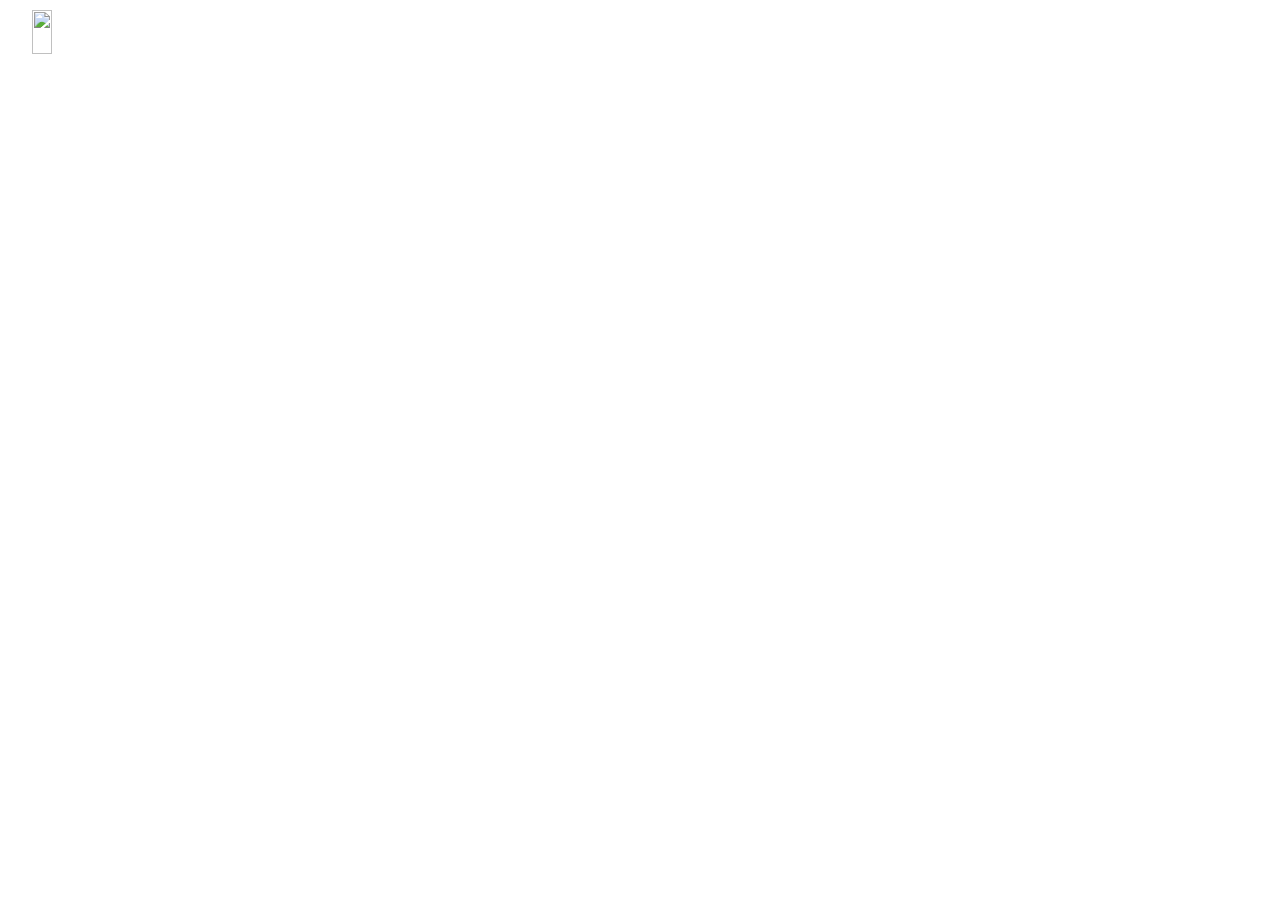
==== src/NetRts.Server/wwwroot/index.html @ 41fda093 "move over" ====
<!doctype html>
<html lang="en">
<head>
  <meta charset="utf-8">
  <meta name="viewport" content="width=device-width, initial-scale=1">
  <meta name="color-scheme" content="light dark">
  <title>NetRTS</title>
  <meta name="description" content="NetRTS, a Network Real-Time Strategy game: watch bots fight real-time strategy matches over a REST API.">
  <link rel="icon" id="favicon" href="data:image/svg+xml,%3Csvg xmlns='http://www.w3.org/2000/svg' viewBox='0 0 16 16'%3E%3Crect width='16' height='16' fill='%23213440'/%3E%3Crect x='3' y='3' width='5' height='5' fill='%23E69F00'/%3E%3Ccircle cx='11.5' cy='11.5' r='2.5' fill='%2356B4E9'/%3E%3C/svg%3E">
  <script>
    // Colour theme and brand (original NetRTS or the Snow College theme, the default) before first paint.
    try { const t = localStorage.getItem('netrts-theme'); if (t === 'light' || t === 'dark') document.documentElement.dataset.theme = t; } catch {}
    let brand = 'snow';
    try { if (localStorage.getItem('netrts-brand') === 'classic') brand = 'classic'; } catch {}
    document.documentElement.dataset.brand = brand;
    if (brand === 'snow') {
      document.title = 'Badger Brawl';
      document.getElementById('favicon').href = '_content/NetRts.Web.Rendering/images/snow-s-blue.png';
    }
  </script>
  <link rel="stylesheet" href="_content/NetRts.Web.Rendering/netrts.css">
  <link rel="stylesheet" href="styles.css">
  <!-- three.js (r170, MIT) for the 3D match view, served from the NetRts.Web.Rendering library's vendor/ and loaded only when someone opens it. -->
  <script type="importmap">
    { "imports": { "three": "./_content/NetRts.Web.Rendering/vendor/three/three.module.min.js", "three/addons/": "./_content/NetRts.Web.Rendering/vendor/three/addons/" } }
  </script>
  <script type="module" src="app.js"></script>
  <script type="module" src="./_content/NetRts.Web.Rendering/theme.js"></script>
</head>
<body>
  <a class="skip" href="#main">Skip to content</a>
  <header class="topbar">
    <a class="brand only-classic" href="#/" aria-label="NetRTS home">
      <svg class="brand-mark" viewBox="0 0 24 24" aria-hidden="true">
        <rect x="2" y="2" width="9" height="9" class="bm-a"/>
        <circle cx="17.5" cy="17.5" r="4.5" class="bm-b"/>
        <path d="M13 6.5h8M17 2.5v8M2 17.5h9" class="bm-line"/>
      </svg>
      <span>NetRTS</span>
    </a>
    <a class="brand only-snow" href="#/" aria-label="Badger Brawl home">
      <!-- The official Snow College "S" (snow.edu brand downloads), used unaltered as the brand guide requires. -->
      <img class="brand-s" src="_content/NetRts.Web.Rendering/images/snow-s-white.png" alt="" width="29" height="44">
      <span>Badger Brawl<small>Snow College</small></span>
    </a>
    <nav aria-label="Primary">
      <a href="#/" data-section="home"><span class="only-classic">Matches</span><span class="only-snow">Brawls</span></a>
      <a href="/scalar">API docs</a>
      <a href="#/account" data-section="account" id="account-link" class="account-link" hidden>Sign in</a>
      <button type="button" class="theme-toggle" id="brand-toggle" aria-label="Site theme: Snow College. Click for the original theme.">
        <span class="only-snow">Original theme</span><span class="only-classic">Snow College theme</span>
      </button>
      <button type="button" class="theme-toggle" id="theme-toggle" aria-label="Colour theme: automatic">
        <svg viewBox="0 0 16 16" aria-hidden="true"><circle cx="8" cy="8" r="6.5" fill="none" stroke="currentColor"/><path d="M8 1.5a6.5 6.5 0 0 1 0 13z" fill="currentColor"/></svg>
        <span id="theme-label">Auto</span>
      </button>
    </nav>
  </header>
  <main id="main" tabindex="-1"></main>
  <footer class="foot only-classic">
    <p>NetRTS (Network Real-Time Strategy): a tick-based strategy engine for bot programming contests. Bots play over HTTP, people watch here.</p>
  </footer>
</body>
</html>
---- src/NetRts.Server/wwwroot/styles.css ----
/* NetRTS spectator console.
   One family (Bahnschrift / DIN-style system faces), widths and weights do the work.
   The map is the loud element; everything else stays quiet.
   The colour tokens (--bg, --p0..15, --terrain-*, both brands and schemes) are in
   _content/NetRts.Web.Rendering/netrts.css, shared with the play client and loaded first. */

* { box-sizing: border-box; }
[hidden] { display: none !important; }

html { -webkit-text-size-adjust: 100%; }

body {
  margin: 0;
  background: var(--bg);
  color: var(--ink);
  font-family: var(--font);
  font-size: 16px;
  line-height: 1.5;
  font-variant-numeric: tabular-nums;
  min-height: 100vh;
  display: flex;
  flex-direction: column;
}

a { color: inherit; text-underline-offset: 3px; }
a:hover { text-decoration-thickness: 2px; }

:focus-visible {
  outline: 2px solid var(--focus);
  outline-offset: 2px;
}

.skip {
  position: absolute;
  left: -9999px;
  top: 8px;
  background: var(--panel);
  padding: 8px 12px;
  z-index: 10;
}
.skip:focus { left: 8px; }

.visually-hidden {
  position: absolute !important;
  width: 1px; height: 1px;
  overflow: hidden;
  clip: rect(0 0 0 0);
  white-space: nowrap;
}

/* ---------- top bar ---------- */

.topbar {
  display: flex;
  align-items: center;
  justify-content: space-between;
  gap: 16px;
  padding: 10px clamp(16px, 3vw, 32px);
  border-bottom: 1px solid var(--line);
}

.brand {
  display: inline-flex;
  align-items: center;
  gap: 10px;
  text-decoration: none;
  font-weight: 700;
  font-size: 1.15rem;
  letter-spacing: 0.01em;
}
.brand-mark { width: 24px; height: 24px; }
.bm-a { fill: var(--p0); }
.bm-b { fill: var(--p1); }
.bm-line { stroke: var(--ink); stroke-width: 1.5; fill: none; }

.topbar nav { display: flex; gap: 20px; }
.topbar nav a { text-decoration: none; color: var(--muted); }
.topbar nav a:hover, .topbar nav a[aria-current="page"] { color: var(--ink); text-decoration: underline; }

main {
  flex: 1;
  width: 100%;
  max-width: 1440px;
  margin: 0 auto;
  padding: clamp(16px, 3vw, 32px);
}
main:focus { outline: none; }
main.wide { max-width: none; }

.foot {
  border-top: 1px solid var(--line);
  color: var(--muted);
  font-size: 0.875rem;
  padding: 12px clamp(16px, 3vw, 32px);
}
.foot p { margin: 0; }

/* ---------- type ---------- */

h1, h2, h3 { line-height: 1.1; margin: 0; font-weight: 700; }

.headline {
  font-size: clamp(2.4rem, 6vw, 4.6rem);
  font-stretch: 75%;
  font-weight: 700;
  letter-spacing: -0.01em;
  line-height: 0.95;
  max-width: 14ch;
}

h2 {
  font-size: 1.3rem;
  font-stretch: 87.5%;
  margin-bottom: 12px;
}

.lede {
  font-size: 1.125rem;
  color: var(--muted);
  max-width: 54ch;
  margin: 20px 0 0;
}

.muted { color: var(--muted); }
.small { font-size: 0.875rem; }

code, pre {
  font-family: "Cascadia Mono", "Consolas", "SF Mono", ui-monospace, monospace;
  font-size: 0.85em;
}

/* ---------- buttons & forms ---------- */

button, select, input { font: inherit; color: inherit; }

.btn {
  display: inline-flex;
  align-items: center;
  justify-content: center;
  gap: 8px;
  min-height: 44px;
  padding: 8px 18px;
  border: 1px solid var(--ink);
  border-radius: var(--radius-s);
  background: var(--ink);
  color: var(--bg);
  font-weight: 600;
  cursor: pointer;
}
.btn:hover { background: var(--muted); border-color: var(--muted); }
.btn:disabled { opacity: 0.55; cursor: progress; }
.btn.ghost { background: transparent; color: var(--ink); border-color: var(--line); }
.btn.ghost:hover { border-color: var(--ink); }

.field { display: grid; gap: 4px; }
.field label, .field legend { font-size: 0.875rem; color: var(--muted); padding: 0; }

select {
  min-height: 44px;
  padding: 8px 10px;
  border: 1px solid var(--line);
  border-radius: var(--radius-s);
  background: var(--panel);
  width: 100%;
}

fieldset { border: 0; margin: 0; padding: 0; min-width: 0; }

.segmented {
  display: inline-flex;
  border: 1px solid var(--line);
  border-radius: var(--radius-s);
  overflow: hidden;
  max-width: 100%;
}
.launch .segmented { display: grid; grid-auto-flow: column; grid-auto-columns: 1fr; }
.launch .segmented label { flex-direction: column; line-height: 1.2; padding: 6px 4px; }
.launch .segmented .ms { margin-left: 0; }
.segmented input { position: absolute; opacity: 0; pointer-events: none; }
.segmented label {
  padding: 8px 14px;
  min-height: 40px;
  display: inline-flex;
  align-items: center;
  cursor: pointer;
  color: var(--ink);
  border-right: 1px solid var(--line);
  font-size: 0.95rem;
  white-space: nowrap;
  justify-content: center;
}
.segmented label:last-of-type { border-right: 0; }
.segmented input:checked + label { background: var(--ink); color: var(--bg); }
.segmented .ms { margin-left: 4px; }
.segmented input:checked + label .muted { color: inherit; opacity: 0.8; }
.segmented input:focus-visible + label { outline: 2px solid var(--focus); outline-offset: -2px; }

.error {
  color: var(--danger);
  border-left: 3px solid var(--danger);
  padding: 4px 0 4px 10px;
  margin: 12px 0 0;
}

/* ---------- home ---------- */

.hero {
  display: grid;
  grid-template-columns: minmax(0, 1fr) minmax(0, 1.15fr);
  gap: clamp(24px, 4vw, 56px);
  align-items: center;
  padding-bottom: clamp(24px, 4vw, 48px);
  border-bottom: 1px solid var(--line);
}

.hero-links { display: flex; gap: 12px; flex-wrap: wrap; margin-top: 24px; }

.promo {
  aspect-ratio: 16 / 9;
  background: var(--panel);
  border: 1px solid var(--line);
  border-top: 4px solid var(--ink);
}
.promo iframe { display: block; width: 100%; height: 100%; border: 0; }
.promo-play {
  position: relative; display: block; width: 100%; height: 100%;
  padding: 0; border: 0; background: #0b1220; cursor: pointer; overflow: hidden;
}
.promo-play img { display: block; width: 100%; height: 100%; object-fit: cover; transition: transform 0.4s ease, filter 0.4s ease; }
.promo-play:hover img, .promo-play:focus-visible img { transform: scale(1.03); filter: brightness(1.08); }
.promo-play:focus-visible { outline: 3px solid var(--focus); outline-offset: 2px; }
.promo-icon {
  position: absolute; left: 50%; top: 50%; width: 76px; height: 76px; transform: translate(-50%, -50%);
  border-radius: 50%; background: rgb(0 0 0 / 0.55); border: 2px solid rgb(255 255 255 / 0.85);
  transition: background 0.2s ease;
}
.promo-icon::after {
  content: ""; position: absolute; left: 31px; top: 23px;
  border-style: solid; border-width: 15px 0 15px 24px; border-color: transparent transparent transparent #fff;
}
.promo-play:hover .promo-icon { background: var(--orange, #d9661e); }
.promo-label {
  position: absolute; left: 0; right: 0; bottom: 0; padding: 28px 16px 12px; text-align: left;
  color: #fff; font-weight: 600; background: linear-gradient(transparent, rgb(0 0 0 / 0.7));
}
.promo-label .muted { color: rgb(255 255 255 / 0.75); font-weight: 400; }
.promo-more { margin: 8px 0 0; }

.launch {
  background: var(--panel);
  border: 1px solid var(--line);
  border-top: 4px solid var(--ink);
  padding: 20px;
  display: grid;
  gap: 16px;
}
.launch h2 { margin: 0; }
.versus {
  display: grid;
  grid-template-columns: 1fr auto 1fr;
  gap: 10px;
  align-items: end;
}
.versus .vs { padding-bottom: 10px; color: var(--muted); font-stretch: 75%; font-weight: 700; }
.side-swatch { display: inline-block; width: 10px; height: 10px; margin-right: 6px; vertical-align: 0; }
.bot-desc { min-height: 2.6em; margin: 0; }

.board {
  display: grid;
  grid-template-columns: minmax(0, 1.6fr) minmax(280px, 1fr);
  gap: clamp(24px, 4vw, 48px);
  padding-top: clamp(24px, 4vw, 40px);
}
.board section + section { margin-top: 32px; }

.section-head {
  display: flex;
  align-items: baseline;
  justify-content: space-between;
  gap: 12px;
}
.section-head h2 { margin-bottom: 8px; }

.match-list { list-style: none; margin: 0; padding: 0; border-top: 1px solid var(--line); }
.match-list li { border-bottom: 1px solid var(--line); }
.match-row {
  display: grid;
  grid-template-columns: 96px minmax(0, 1fr) auto;
  gap: 12px;
  align-items: center;
  padding: 10px 4px;
  text-decoration: none;
}
.match-row.no-status { grid-template-columns: minmax(0, 1fr) auto; }
.match-row:hover { background: var(--panel); }
.match-row .who { min-width: 0; overflow-wrap: anywhere; }
.match-row .meta { color: var(--muted); font-size: 0.875rem; text-align: right; white-space: nowrap; }
.outcome-winner { color: var(--ink); font-size: 1rem; }
.outcome-how { color: var(--ink); font-weight: 600; }

.pname { font-weight: 600; }
.pname::before {
  content: "";
  display: inline-block;
  width: 9px; height: 9px;
  margin-right: 6px;
  background: var(--pc, var(--muted));
}
.vs-sep { color: var(--muted); margin: 0 6px; }

.status {
  display: inline-flex;
  align-items: center;
  gap: 6px;
  font-size: 0.875rem;
  font-weight: 600;
}
.status::before {
  content: "";
  width: 8px; height: 8px;
  border-radius: 50%;
  border: 1.5px solid currentColor;
}
.status.Active { color: var(--ok); }
.status.Active::before { background: currentColor; animation: pulse 1.6s ease-in-out infinite; }
.status.Waiting { color: var(--signal); }
.status.Completed { color: var(--muted); }
.status.Paused { color: var(--signal); }

@keyframes pulse { 50% { opacity: 0.25; } }

.minibar { height: 3px; background: var(--panel-2); margin-top: 6px; }
.minibar > span { display: block; height: 100%; background: var(--ink); }

.empty { color: var(--muted); padding: 14px 4px; border-bottom: 1px solid var(--line); margin: 0; }

/* A league ladder before its first match. */
.coming-soon { margin-top: 12px; padding: 28px 16px; text-align: center; border: 1px dashed var(--line); background: var(--panel); }
.coming-soon p { margin: 0; }
.coming-soon-title { font-stretch: 75%; font-size: 1.4rem; font-weight: 700; margin-bottom: 4px !important; }

table { border-collapse: collapse; width: 100%; }
.ladder th, .ladder td { padding: 8px 6px; text-align: right; border-bottom: 1px solid var(--line); }
.ladder th { font-size: 0.8rem; color: var(--muted); font-weight: 600; }
.ladder th:nth-child(2), .ladder td:nth-child(2) { text-align: left; }
.ladder td:first-child { color: var(--muted); }
.ladder .rating { font-weight: 700; }
.tag {
  font-size: 0.75rem;
  color: var(--muted);
  border: 1px solid var(--line);
  padding: 0 5px;
  margin-left: 6px;
  border-radius: var(--radius-s);
}

.steps { list-style: none; counter-reset: step; padding: 0; margin: 0; display: grid; gap: 14px; }
.steps li { counter-increment: step; display: grid; grid-template-columns: 28px minmax(0, 1fr); gap: 4px 10px; }
.steps li::before {
  content: counter(step);
  grid-row: span 2;
  width: 24px; height: 24px;
  display: grid; place-items: center;
  border: 1px solid var(--ink);
  font-weight: 700;
  font-size: 0.85rem;
}
.steps p { margin: 0; }
pre.snippet {
  margin: 0;
  background: var(--panel);
  border: 1px solid var(--line);
  padding: 8px 10px;
  overflow-x: auto;
  white-space: pre;
  line-height: 1.45;
}

/* ---------- spectate ---------- */

.match-head {
  display: grid;
  grid-template-columns: minmax(0, 1fr) minmax(220px, 360px);
  gap: 12px 32px;
  align-items: end;
  margin-bottom: 16px;
}
.match-head h1 {
  font-size: clamp(1.6rem, 3.6vw, 2.6rem);
  font-stretch: 75%;
  overflow-wrap: anywhere;
}
.match-head .title-row { display: flex; flex-wrap: wrap; align-items: baseline; gap: 2px 14px; }
.match-head .matchup { color: var(--muted); font-size: clamp(1rem, 1.8vw, 1.3rem); font-weight: 600; overflow-wrap: anywhere; }
.match-head .sub { color: var(--muted); margin: 4px 0 0; font-size: 0.9rem; overflow-wrap: anywhere; }

.clock { display: grid; gap: 6px; }
.clock-col { display: grid; gap: 10px; }
.speed { display: flex; flex-wrap: wrap; align-items: center; gap: 6px; }
.speed .btn { min-height: 34px; padding: 4px 12px; }
.speed select { width: auto; min-height: 34px; padding: 4px 8px; }
.clock-top { display: flex; justify-content: space-between; align-items: baseline; gap: 12px; }
.clock .tick { font-size: 1.6rem; font-weight: 700; font-stretch: 75%; line-height: 1; }
.clock .tick small { font-size: 0.9rem; color: var(--muted); font-weight: 400; }
.progress {
  height: 6px;
  background: var(--panel-2);
  position: relative;
}
.progress > span { position: absolute; inset: 0 auto 0 0; background: var(--ink); }

.arena {
  display: grid;
  grid-template-columns: minmax(0, 1fr) clamp(300px, 22vw, 400px);
  gap: 24px;
  align-items: start;
}

.map-col { min-width: 0; display: grid; gap: 10px; }

.map-toolbar {
  display: flex;
  flex-wrap: wrap;
  gap: 10px 20px;
  align-items: center;
  justify-content: space-between;
}
.map-toolbar .field { grid-auto-flow: column; align-items: center; gap: 10px; }

.map-frame {
  position: relative;
  background: var(--panel);
  border: 1px solid var(--line);
  padding: 10px;
  display: grid;
  grid-template-columns: minmax(0, 1fr);
  place-items: center;
  min-height: 240px;
  overflow: hidden;
}
.map-frame canvas {
  display: block;
  image-rendering: pixelated;
  cursor: crosshair;
}
.map-frame canvas:focus-visible { outline: 2px solid var(--focus); outline-offset: 3px; }

.overlay-msg {
  position: absolute;
  inset: 10px;
  display: grid;
  place-items: center;
  text-align: center;
  padding: 24px;
  color: var(--muted);
}
.overlay-msg strong { display: block; color: var(--ink); font-size: 1.3rem; font-stretch: 75%; }

.tooltip {
  position: absolute;
  z-index: 5;
  pointer-events: none;
  background: var(--ink);
  color: var(--bg);
  padding: 8px 10px;
  font-size: 0.85rem;
  line-height: 1.35;
  max-width: 260px;
  border-radius: var(--radius-s);
}
.tooltip .tt-coord { opacity: 0.7; }
.tooltip .tt-item + .tt-item { margin-top: 6px; padding-top: 6px; border-top: 1px solid color-mix(in srgb, var(--bg) 25%, transparent); }
.tooltip b { font-weight: 700; }

.legend {
  display: flex;
  flex-wrap: wrap;
  gap: 6px 16px;
  list-style: none;
  margin: 0;
  padding: 0;
  font-size: 0.85rem;
  color: var(--muted);
}
.legend li { display: inline-flex; align-items: center; gap: 6px; }
.legend svg { width: 14px; height: 14px; }
.legend svg * { fill: var(--ink); stroke: var(--ink); }
.legend svg .hollow { fill: none; stroke-width: 1.5; }
.legend svg .ore { fill: var(--ore); stroke: none; }

.banner {
  border: 2px solid var(--ink);
  background: var(--panel);
  padding: 16px 20px;
  margin-bottom: 16px;
  display: flex;
  flex-wrap: wrap;
  align-items: baseline;
  gap: 6px 20px;
  animation: drop 380ms cubic-bezier(.2,.8,.2,1);
}
.banner h2 { margin: 0; font-size: clamp(1.4rem, 3vw, 2rem); font-stretch: 75%; }
.banner p { margin: 0; color: var(--muted); }
.banner.win { border-color: var(--pc, var(--ink)); box-shadow: inset 6px 0 0 var(--pc, var(--ink)); }
.banner-actions { display: flex; flex-wrap: wrap; gap: 8px; margin-left: auto; }
@keyframes drop { from { transform: translateY(-6px); opacity: 0; } }

/* Replay: play back a finished match from its recorded frames. */
.status.Replay { color: var(--signal); }
.replay-bar {
  display: flex; flex-wrap: wrap; align-items: center; gap: 6px 8px;
  margin: 0 0 10px; padding: 8px 10px;
  background: var(--panel); border: 1px solid var(--line); border-top: 3px solid var(--ink);
}
.replay-bar[hidden] { display: none; }
.replay-bar .btn { min-height: 34px; padding: 4px 10px; }
.replay-bar .replay-play { min-width: 5.5em; }
.replay-tag { font-size: 0.75rem; font-weight: 700; letter-spacing: 0.08em; text-transform: uppercase; color: var(--muted); margin-right: 2px; }
.replay-scrub { flex: 1 1 160px; min-width: 120px; accent-color: var(--ink); }
.replay-time { min-width: 7.5em; font-variant-numeric: tabular-nums; }
.replay-speed-label { display: inline-flex; align-items: center; gap: 6px; }
.replay-speed { width: auto; min-height: 34px; padding: 4px 8px; }
.replay-bar.compact { margin: 8px 0; padding: 6px 0; background: none; border: 0; }
.replay-bar.compact .replay-tag { display: none; }

.side { display: grid; gap: 20px; min-width: 0; }

.player {
  background: var(--panel);
  border: 1px solid var(--line);
  border-left: 6px solid var(--pc);
  padding: 12px 14px;
}
.player.out { opacity: 0.62; }
.player-top { display: flex; justify-content: space-between; align-items: baseline; gap: 8px; }
.player-top h3 { font-size: 1.1rem; overflow-wrap: anywhere; }
.player-top .ore-count { font-weight: 700; white-space: nowrap; }
.badge {
  font-size: 0.75rem;
  font-weight: 700;
  border: 1px solid currentColor;
  padding: 1px 6px;
  border-radius: var(--radius-s);
  margin-left: 6px;
  vertical-align: 2px;
}
.badge.dead { color: var(--danger); }
.badge.won { color: var(--ok); }
.stats { display: grid; grid-template-columns: repeat(4, 1fr); gap: 4px; margin: 10px 0 0; }
.stats div { display: grid; }
.stats dt { font-size: 0.75rem; color: var(--muted); }
.stats dd { margin: 0; font-weight: 600; }
.stats .total dd { font-weight: 800; }
.counts { font-size: 0.875rem; color: var(--muted); margin: 6px 0 0; }
.upgrades { display: flex; flex-wrap: wrap; gap: 4px; margin: 8px 0 0; padding: 0; list-style: none; }
.upgrades li { font-size: 0.75rem; border: 1px solid var(--line); padding: 0 6px; border-radius: var(--radius-s); }

.feed h2 { margin-bottom: 6px; }
.feed ol {
  list-style: none;
  margin: 0;
  padding: 0;
  max-height: 340px;
  overflow-y: auto;
  border-top: 1px solid var(--line);
}
.feed li {
  display: grid;
  grid-template-columns: 52px minmax(0, 1fr);
  gap: 8px;
  padding: 6px 2px;
  border-bottom: 1px solid var(--line);
  font-size: 0.875rem;
}
.feed li .t { color: var(--muted); }
.feed li .k { display: block; font-size: 0.75rem; color: var(--muted); }
.feed li.hot .k { color: var(--danger); }

/* ---------- responsive ---------- */

@media (max-width: 1100px) {
  .arena { grid-template-columns: minmax(0, 1fr); }
  .side { grid-template-columns: repeat(auto-fit, minmax(260px, 1fr)); }
}

@media (max-width: 860px) {
  .hero, .board, .match-head { grid-template-columns: minmax(0, 1fr); }
}

@media (max-width: 520px) {
  .topbar { flex-wrap: wrap; }
  .topbar nav { gap: 8px 14px; flex-wrap: wrap; }
  .match-row, .match-row.no-status { grid-template-columns: minmax(0, 1fr); gap: 4px; }
  .match-row .meta { text-align: left; white-space: normal; }
  .versus { grid-template-columns: minmax(0, 1fr); }
  .versus .vs { display: none; }
  .segmented .ms { margin-left: 0; }
  :not(.table-scroll) > .ladder th:nth-child(n+5), :not(.table-scroll) > .ladder td:nth-child(n+5) { display: none; }
  /* Scrolling tables keep every column; numbers stay on one line so the table scrolls instead of squashing. */
  .table-scroll > .ladder th, .table-scroll > .ladder td:not(:nth-child(2)) { white-space: nowrap; }
  #ladder .ladder td:nth-child(2) { min-width: 10em; }
  fieldset.ladder-tabs .segmented { grid-auto-flow: row; grid-template-columns: repeat(2, minmax(0, 1fr)); }
  .map-frame { padding: 4px; }
}

@media (prefers-reduced-motion: reduce) {
  *, *::before, *::after { animation: none !important; transition: none !important; }
}

/* Theme toggle in the top bar */
.theme-toggle {
  display: inline-flex; align-items: center; gap: 6px;
  font: inherit; font-size: 0.9rem; color: var(--muted);
  background: none; border: 1px solid var(--line); border-radius: var(--radius-m);
  padding: 4px 10px; cursor: pointer;
}
.theme-toggle:hover { color: var(--ink); border-color: var(--muted); }
.theme-toggle svg { width: 16px; height: 16px; }

/* Map zoom controls */
.map-controls {
  position: absolute; top: 14px; right: 14px; z-index: 2;
  display: flex; flex-wrap: wrap; align-items: center; gap: 4px;
  padding: 4px; border: 1px solid var(--line); border-radius: var(--radius-m);
  background: color-mix(in srgb, var(--panel) 88%, transparent);
  backdrop-filter: blur(4px);
}
.map-controls button {
  font: inherit; font-size: 0.85rem; line-height: 1; color: var(--ink);
  min-width: 30px; height: 30px; padding: 0 9px;
  background: var(--panel-2); border: 1px solid var(--line); border-radius: var(--radius-s); cursor: pointer;
}
.map-controls button:hover { border-color: var(--muted); }
.map-controls button[aria-pressed="true"] { background: var(--signal-bg); border-color: var(--signal-bg); color: #15222a; font-weight: 600; }
.map-controls .zoom-level { min-width: 3.2em; text-align: center; font-variant-numeric: tabular-nums; color: var(--muted); font-size: 0.85rem; }
@media (max-width: 560px) {
  .map-controls { top: 8px; right: 8px; }
  .map-controls #follow { font-size: 0.78rem; }
}
.map-controls button[hidden] { display: none; }
@media (max-width: 560px) {
  .map-controls #grid3d, .map-controls #quality3d, .is-3d .map-controls #zoom-in, .is-3d .map-controls #zoom-out { display: none; }
}
@media (pointer: coarse) and (hover: none) {
  .map-controls #fly { display: none; }   /* free flight needs a keyboard */
}

/* 3D view */
.map3d { position: relative; max-width: 100%; background: #9fb3c2; border-radius: var(--radius-s); overflow: hidden; }
.map3d[hidden] { display: none; }
.map3d-card {
  position: absolute; left: 22px; bottom: 22px; z-index: 2; min-width: 190px; max-width: 260px;
  display: grid; gap: 4px; padding: 10px 12px;
  border: 1px solid var(--line); border-radius: var(--radius-m);
  background: color-mix(in srgb, var(--panel) 88%, transparent); backdrop-filter: blur(6px);
  box-shadow: 0 6px 24px rgba(0, 0, 0, 0.25);
}
.map3d-card[hidden] { display: none; }
.card3d-top b { font-size: 1rem; }
.card3d-hp { height: 6px; border-radius: 3px; background: var(--panel-2); overflow: hidden; }
.card3d-hp span { display: block; height: 100%; background: var(--ok); }
.map-frame.is-full .map3d-card { bottom: 18px; left: auto; right: 18px; }

/* ---------- brand toggle ---------- */

[data-brand="snow"] .only-classic, :root:not([data-brand="snow"]) .only-snow { display: none !important; }

/* ---------- Snow College theme ----------
   The palette is in netrts.css; these rules restyle the site's own elements. */

[data-brand="snow"] .topbar { background: var(--brand); color: #fff; border-bottom: 3px solid var(--orange); }
.brand-s { display: block; height: 44px; width: auto; }   /* the official S; don't recolour or crop it */
.brand small { display: block; font-size: 0.7rem; font-weight: 600; letter-spacing: 0.12em; text-transform: uppercase; opacity: 0.8; }
[data-brand="snow"] .brand span { line-height: 1.05; }
[data-brand="snow"] .topbar nav { align-items: center; }
[data-brand="snow"] .topbar nav a { color: rgba(255, 255, 255, 0.82); }
[data-brand="snow"] .topbar nav a:hover, [data-brand="snow"] .topbar nav a[aria-current="page"] { color: #fff; }
[data-brand="snow"] .topbar :focus-visible { outline-color: #fff; }
[data-brand="snow"] .theme-toggle { color: rgba(255, 255, 255, 0.82); border-color: rgba(255, 255, 255, 0.45); }
[data-brand="snow"] .theme-toggle:hover { color: #fff; border-color: #fff; }

[data-brand="snow"] .btn { border-color: var(--brand); background: var(--brand); color: #fff; }
[data-brand="snow"] .btn:hover { background: var(--muted); border-color: var(--muted); }
[data-brand="snow"] .btn.ghost { background: transparent; color: var(--ink); border-color: var(--line); }
[data-brand="snow"] .btn.ghost:hover { border-color: var(--ink); }
[data-brand="snow"] .launch { border-top-color: var(--brand-hi); }

/* Founded 1888: a big faint year behind the hero. */
[data-brand="snow"] .hero { position: relative; isolation: isolate; }
[data-brand="snow"] .hero::before {
  content: "1888";
  position: absolute;
  right: 36%;
  top: -0.15em;
  z-index: -1;
  pointer-events: none;
  font-size: clamp(6rem, 18vw, 15rem);
  font-weight: 700;
  font-stretch: 75%;
  line-height: 1;
  color: var(--brand-hi);
  opacity: 0.06;
}
[data-brand="snow"] .headline em { font-style: normal; color: var(--orange); }
.go-badgers {
  display: inline-block;
  margin-bottom: 14px;
  padding: 2px 10px;
  border-radius: 999px;
  background: var(--brand);
  color: #fff;
  font-size: 0.8rem;
  font-weight: 700;
  letter-spacing: 0.12em;
  text-transform: uppercase;
}
.legend svg .grub { fill: none; stroke: var(--ore); stroke-width: 3; stroke-linecap: round; }

/* ---------- big matches (5-16 players) ---------- */

.players-many { grid-template-columns: repeat(auto-fill, minmax(150px, 1fr)); max-height: 60vh; overflow-y: auto; }
.player.compact { padding: 8px 10px; }
.player.compact h3 { font-size: 0.95rem; }
.player.compact .counts { margin: 2px 0 0; font-size: 0.8rem; }
.vision-select { min-height: 36px; width: auto; }

/* ---------- full-screen map ---------- */

.fs-panel { display: none; }
.map-frame.is-full {
  position: fixed;
  inset: 0;
  z-index: 50;
  border: 0;
  padding: 8px;
  min-height: 0;
  height: 100vh;
  height: 100dvh;
}
.map-frame:fullscreen { background: var(--panel); }
html.map-full { overflow: hidden; }

/* Two collapsible panels. On a widescreen projector a square map leaves room on both sides, so each
   panel takes the margin beside the map (never less than 260px; collapse them if they cover it). */
.map-frame.is-full .fs-panel {
  --fs-w: clamp(260px, calc((100vw - 100vh) / 2 - 28px), 460px);
  display: block;
  position: absolute;
  z-index: 2;
  width: min(var(--fs-w), calc(100% - 28px));
  overflow-y: auto;
  container-type: inline-size;
  border: 1px solid var(--line);
  border-radius: var(--radius-m);
  background: color-mix(in srgb, var(--panel) 92%, transparent);
  backdrop-filter: blur(4px);
}
.map-frame.is-full .fs-left { top: 14px; left: 14px; max-height: calc(100% - 28px); }
/* Below the zoom / full-screen buttons. */
.map-frame.is-full .fs-right { top: 64px; right: 14px; max-height: calc(100% - 78px); }
@media (max-width: 760px) {
  .map-frame.is-full .fs-right { display: none; }   /* phones: the map needs the room */
}
.fs-toggle {
  position: sticky;
  top: 0;
  display: flex;
  align-items: center;
  gap: 8px;
  width: 100%;
  padding: 8px 12px;
  border: 0;
  background: inherit;
  color: var(--ink);
  font: inherit;
  font-weight: 700;
  font-size: 1rem;
  cursor: pointer;
  text-align: left;
}
.fs-toggle > span:first-child { min-width: 0; overflow: hidden; text-overflow: ellipsis; white-space: nowrap; }
.fs-sub { margin-left: auto; font-weight: 400; font-size: 0.85rem; color: var(--muted); }
.fs-toggle .chev { margin-left: auto; transition: transform 0.15s; }
.fs-sub + .chev { margin-left: 0; }
.fs-toggle[aria-expanded="false"] .chev { transform: rotate(-90deg); }
.fs-body { padding: 0 12px 10px; }

/* Scoreboard: rank, player, score; ore, units and buildings once the panel is 300px wide;
   income at 380px. */
.fs-board { width: 100%; border-collapse: collapse; font-size: 0.9rem; font-variant-numeric: tabular-nums; }
.fs-board th, .fs-board td { padding: 5px 4px; border-top: 1px solid var(--line); text-align: left; vertical-align: top; }
.fs-board thead th { border-top: 0; padding-top: 0; font-size: 0.75rem; font-weight: 600; color: var(--muted); text-transform: capitalize; }
.fs-board .num { text-align: right; white-space: nowrap; }
.fs-board .rank { width: 1.4em; color: var(--muted); font-size: 0.8rem; }
.fs-board tbody th { font-weight: 600; max-width: 0; width: 100%; }
.fs-board .pname { display: block; overflow: hidden; text-overflow: ellipsis; white-space: nowrap; }
.fs-board .breakdown { display: none; font-size: 0.72rem; font-weight: 400; color: var(--muted); white-space: nowrap; }
.fs-board .badge { margin: 2px 0 0; }
.fs-board tr.out { opacity: 0.5; }
.fs-board tr.out .pname { text-decoration: line-through; }
.fs-board .x, .fs-board .xx { display: none; }
@container (min-width: 300px) { .fs-board .x { display: table-cell; } }
@container (min-width: 380px) {
  .fs-board .xx { display: table-cell; }
  .fs-board .breakdown { display: block; }
}
.board-score { font-weight: 700; }

/* Match panel: who's playing, the speed controls and the latest events. */
.fs-matchup { margin: 0 0 8px; color: var(--muted); font-size: 0.9rem; }
.fs-panel .speed { margin-bottom: 10px; }
.fs-h { margin: 4px 0; font-size: 0.85rem; color: var(--muted); }
.fs-feed { list-style: none; margin: 0; padding: 0; }
.fs-feed li {
  display: grid;
  grid-template-columns: 3.2em minmax(0, 1fr);
  gap: 6px;
  padding: 4px 0;
  border-top: 1px solid var(--line);
  font-size: 0.85rem;
}
.fs-feed li .t { color: var(--muted); font-variant-numeric: tabular-nums; }
.fs-feed li.hot { color: var(--danger); }

/* Scrimmage form: how many copies of each house bot. */
.bot-counts { display: grid; grid-template-columns: repeat(auto-fill, minmax(190px, 1fr)); gap: 6px 12px; }
.bot-count { display: flex; align-items: center; gap: 8px; font-size: 0.95rem; color: var(--ink); }
.bot-count input { width: 4.2em; min-height: 36px; padding: 4px 6px; border: 1px solid var(--line); border-radius: var(--radius-s); background: var(--panel); }

/* ---------- Discord verification and accounts ---------- */

.verified { width: 0.95em; height: 0.95em; margin-left: 4px; vertical-align: -0.1em; flex: none; }
.verified circle { fill: var(--verified); }
.owner { margin-left: 6px; color: var(--muted); font-weight: 400; font-size: 0.875em; }
.owner::before { content: "· "; }
.avatar { border-radius: 50%; vertical-align: middle; margin-right: 6px; }
.avatar.big { margin: 0; }
.topbar nav a.account-link { display: inline-flex; align-items: center; }
.topbar nav a.account-link[hidden] { display: none; }
[data-brand="snow"] .topbar .verified circle { fill: #fff; }
[data-brand="snow"] .topbar .verified path { stroke: var(--brand); }

.tag.cat { margin: 0 8px 0 0; font-weight: 600; }
.tag.cat.Season { color: var(--verified); border-color: currentColor; }
.tag.cat.Championship { color: var(--signal); border-color: currentColor; }
.tag.cat.Preseason { color: var(--ok); border-color: currentColor; }

.ladder-tabs { margin-top: 4px; }
.ladder-tabs .segmented { display: grid; grid-auto-flow: column; grid-auto-columns: 1fr; }

.account { display: grid; gap: 24px; max-width: 920px; }
.account > p { margin: 0; }
.account .lede { max-width: 62ch; }
.account-head { display: flex; align-items: center; gap: 16px; flex-wrap: wrap; }
.account-head > div { flex: 1; min-width: 0; }
.account-head .headline { font-size: clamp(1.6rem, 4vw, 2.2rem); }
.account h2 { margin-bottom: 8px; }
.account .ok { color: var(--ok); border-left: 3px solid var(--ok); padding: 4px 0 4px 10px; margin: 0; }
.account .error { margin: 0; }
.key-once { border: 1px solid var(--signal); padding: 4px 14px 12px; }
.key-once pre { margin: 0; overflow-x: auto; user-select: all; }
.table-scroll { overflow-x: auto; }
.ladder.bots td { vertical-align: top; }
.ladder.bots th:first-child, .ladder.bots td:first-child { text-align: left; color: inherit; font-weight: 600; }
.ladder.bots th:nth-child(2), .ladder.bots td:nth-child(2) { text-align: right; }
.ladder.bots .actions { white-space: nowrap; }
.small-btn { min-height: 32px; padding: 2px 10px; font-size: 0.875rem; }
.btn.discord { background: #5865f2; border-color: #5865f2; color: #fff; }
.btn.discord:hover { background: #4752c4; border-color: #4752c4; }

.account-forms { display: grid; grid-template-columns: repeat(auto-fit, minmax(260px, 1fr)); gap: 16px; }
.panel-form { display: grid; gap: 10px; align-content: start; background: var(--panel); border: 1px solid var(--line); padding: 16px; }
.panel-form h3, .panel-form p { margin: 0; }
.panel-form input:not([type="radio"]) {
  min-height: 40px; padding: 6px 10px; width: 100%;
  border: 1px solid var(--line); border-radius: var(--radius-s); background: var(--bg);
}
.panel-form .segmented { display: grid; grid-auto-flow: column; grid-auto-columns: 1fr; }
.form-row { display: grid; grid-template-columns: repeat(auto-fit, minmax(140px, 1fr)); gap: 10px; }
.admin { border-top: 1px solid var(--line); padding-top: 20px; display: grid; gap: 12px; }
.admin h2, .admin p { margin: 0; }
.admin h3 { margin: 8px 0 0; }
.telemetry-links { list-style: none; margin: 0; padding: 0; display: grid; gap: 6px; }
.telemetry-links a { font-weight: 600; }
.league-row { display: flex; align-items: center; justify-content: space-between; gap: 12px; padding: 10px 4px; border-bottom: 1px solid var(--line); }

/* ---------- league matches and heats ---------- */

.league { display: grid; gap: 20px; max-width: 1100px; }
.league > p, .league h2 { margin: 0; }
.league-head { display: flex; justify-content: space-between; align-items: end; gap: 16px; flex-wrap: wrap; }
.league-head .headline { font-size: clamp(1.8rem, 5vw, 2.6rem); margin-top: 6px; }
.league-count { text-align: right; font-size: 1.1rem; }
.league-count b { font-size: 2rem; }
.league .ok { color: var(--ok); border-left: 3px solid var(--ok); padding: 4px 0 4px 10px; }
.league-players { list-style: none; margin: 8px 0 0; padding: 0; display: grid; gap: 2px; }
.league-players.queue { grid-template-columns: repeat(auto-fill, minmax(240px, 1fr)); column-gap: 16px; }
.league-players li { display: flex; align-items: center; gap: 8px; padding: 6px 4px; border-bottom: 1px solid var(--line); min-width: 0; }
.league-name { flex: 1; min-width: 0; overflow: hidden; text-overflow: ellipsis; white-space: nowrap; font-weight: 600; }
.dot { width: 9px; height: 9px; border-radius: 50%; flex: none; border: 1.5px solid var(--muted); }
.dot.on { background: var(--ok); border-color: var(--ok); }
.league-matches { display: grid; grid-template-columns: repeat(auto-fill, minmax(280px, 1fr)); gap: 16px; margin-top: 8px; }
.league-match { background: var(--panel); border: 1px solid var(--line); padding: 12px 14px; }
.league-match h3 { display: flex; justify-content: space-between; align-items: baseline; gap: 8px; margin: 0; }
.league-admin { gap: 14px; }
.league-actions { display: flex; gap: 10px; flex-wrap: wrap; }
.inline { display: flex; gap: 8px; }
.inline input { max-width: 6em; }
.start-box { display: flex; align-items: center; justify-content: space-between; gap: 16px; flex-wrap: wrap;
  border: 2px solid var(--ok); padding: 12px 16px; }
.start-box p { margin: 0; }
.btn.start { background: var(--ok); border-color: var(--ok); color: #fff; font-size: 1.05rem; padding-inline: 22px; }
[data-brand="snow"] .btn.start { background: var(--ok); border-color: var(--ok); }
.link-btn { background: none; border: 0; padding: 2px 4px; color: var(--muted); text-decoration: underline; cursor: pointer; font-size: 0.875rem; }
.link-btn:hover { color: var(--ink); }
.link-btn.danger { color: var(--danger); }
.league-row .who { white-space: normal; }

.heat-boards { display: grid; grid-template-columns: repeat(auto-fill, minmax(320px, 1fr)); gap: 16px; margin-top: 8px; }
.heat-board { background: var(--panel); border: 1px solid var(--line); padding: 12px 14px; }
.heat-board.done { border-top: 3px solid var(--ok); }
.heat-top { display: flex; justify-content: space-between; align-items: baseline; gap: 8px; }
.heat-top h3 { margin: 0; }
.heat-board .minibar { margin: 8px 0 4px; }
.heat-table td:nth-child(2) { max-width: 0; overflow: hidden; text-overflow: ellipsis; white-space: nowrap; width: 60%; }
.heat-table tr.out .pname { text-decoration: line-through; opacity: 0.7; }
.heat-table .badge.won { margin-left: 6px; }
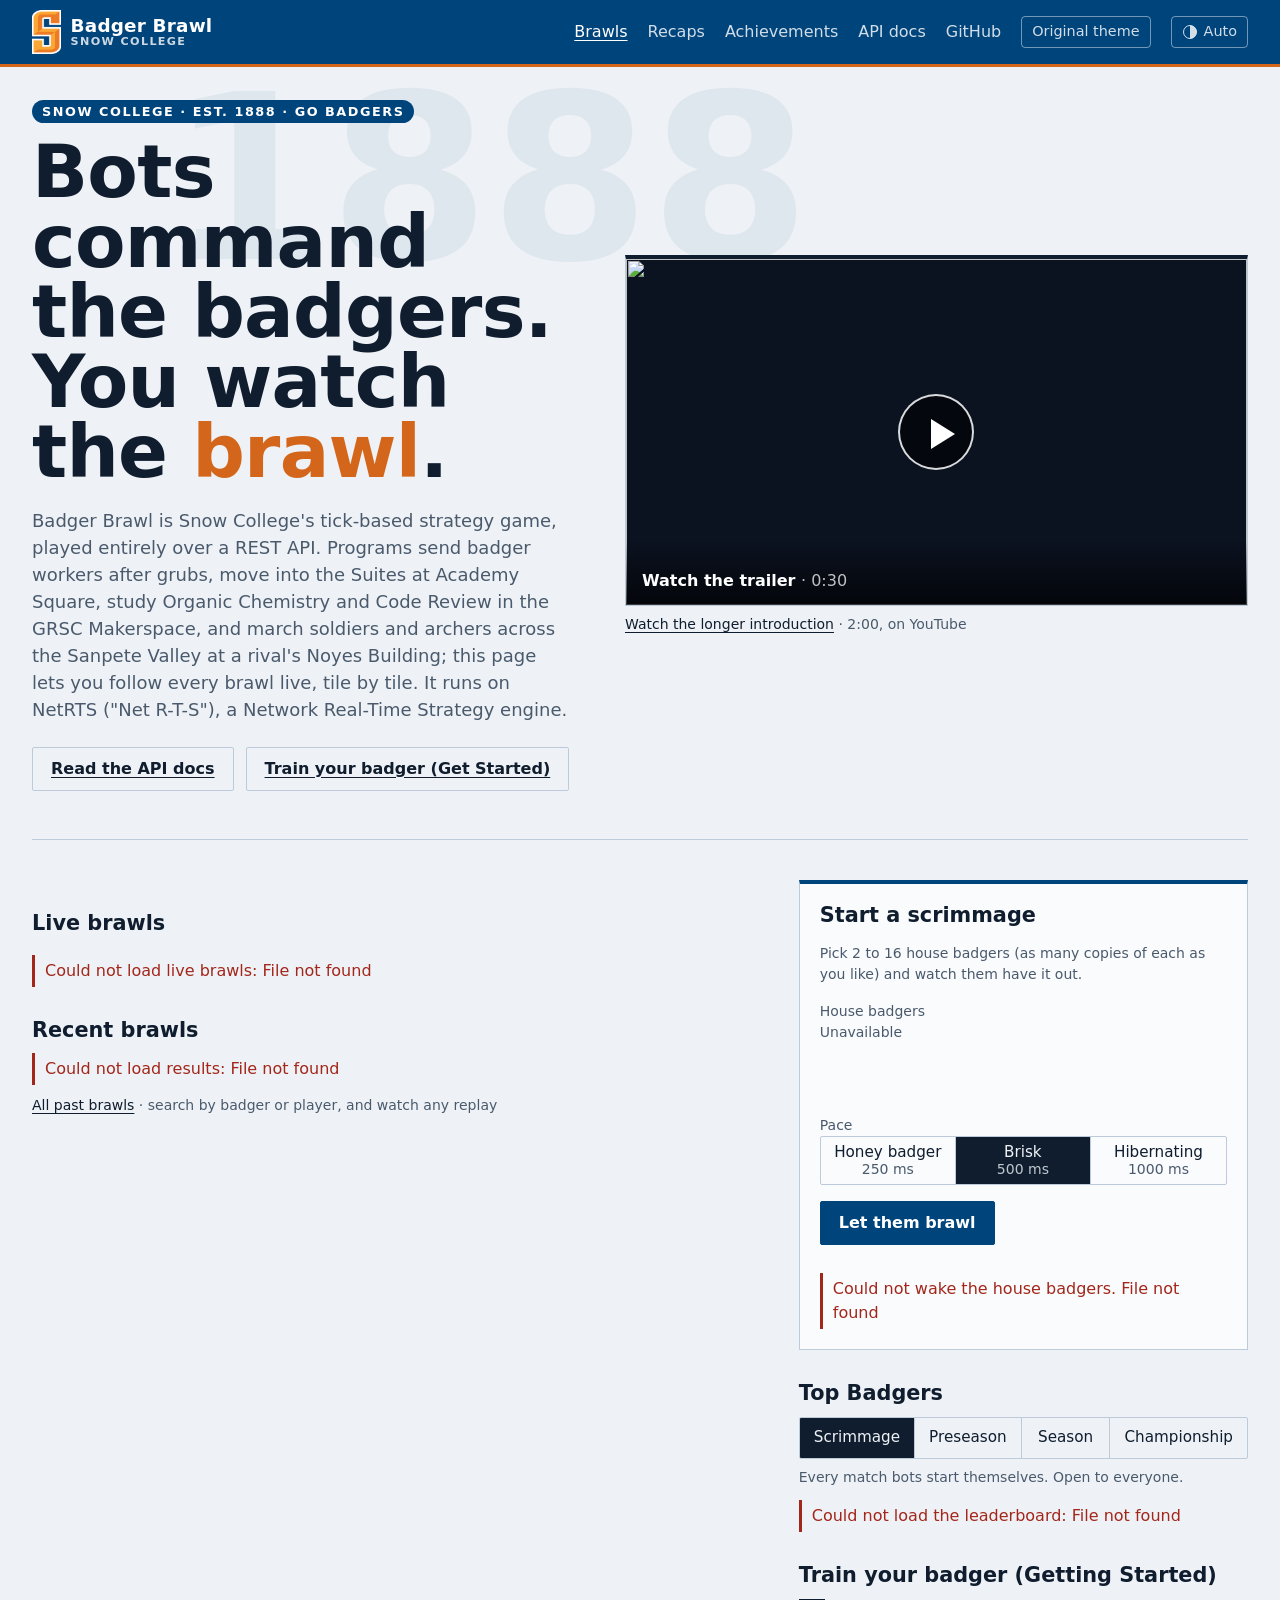
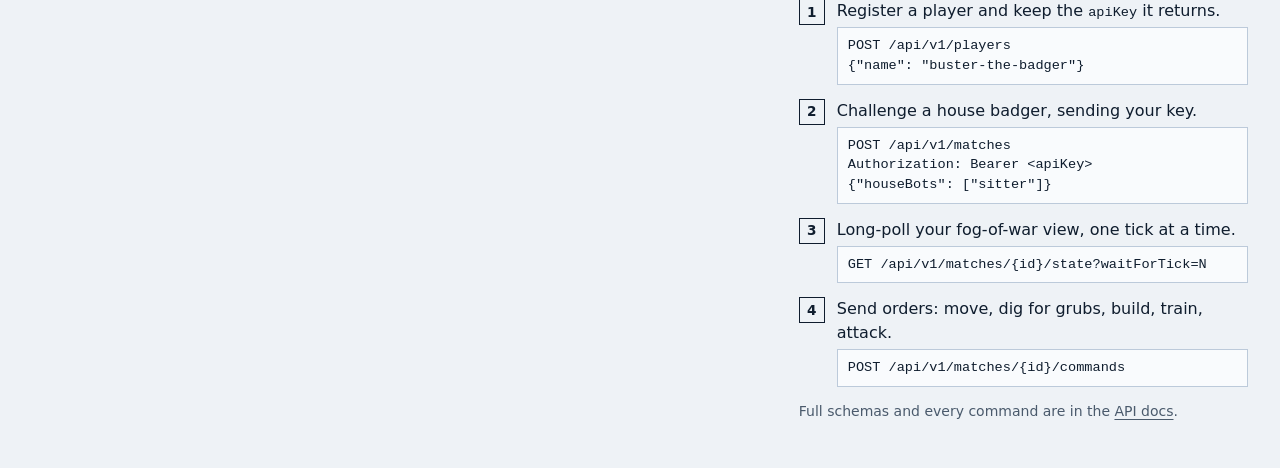
==== commit 05cd676b: "fix the layout" ====
--- a/src/NetRts.Server/wwwroot/index.html
+++ b/src/NetRts.Server/wwwroot/index.html
@@ -15,17 +15,16 @@
     document.documentElement.dataset.brand = brand;
     if (brand === 'snow') {
       document.title = 'Badger Brawl';
-      document.getElementById('favicon').href = '_content/NetRts.Web.Rendering/images/snow-s-blue.png';
+      document.getElementById('favicon').href = 'images/snow-s-blue.png';
     }
   </script>
-  <link rel="stylesheet" href="_content/NetRts.Web.Rendering/netrts.css">
   <link rel="stylesheet" href="styles.css">
-  <!-- three.js (r170, MIT) for the 3D match view, served from the NetRts.Web.Rendering library's vendor/ and loaded only when someone opens it. -->
+  <!-- three.js (r170, MIT) for the 3D match view, served from vendor/ and loaded only when someone opens it. -->
   <script type="importmap">
-    { "imports": { "three": "./_content/NetRts.Web.Rendering/vendor/three/three.module.min.js", "three/addons/": "./_content/NetRts.Web.Rendering/vendor/three/addons/" } }
+    { "imports": { "three": "./vendor/three/three.module.min.js", "three/addons/": "./vendor/three/addons/" } }
   </script>
   <script type="module" src="app.js"></script>
-  <script type="module" src="./_content/NetRts.Web.Rendering/theme.js"></script>
+  <script type="module" src="theme.js"></script>
 </head>
 <body>
   <a class="skip" href="#main">Skip to content</a>
@@ -40,12 +39,15 @@
     </a>
     <a class="brand only-snow" href="#/" aria-label="Badger Brawl home">
       <!-- The official Snow College "S" (snow.edu brand downloads), used unaltered as the brand guide requires. -->
-      <img class="brand-s" src="_content/NetRts.Web.Rendering/images/snow-s-white.png" alt="" width="29" height="44">
+      <img class="brand-s" src="images/snow-s-white.png" alt="" width="29" height="44">
       <span>Badger Brawl<small>Snow College</small></span>
     </a>
     <nav aria-label="Primary">
       <a href="#/" data-section="home"><span class="only-classic">Matches</span><span class="only-snow">Brawls</span></a>
+      <a href="#/recaps" data-section="recaps">Recaps</a>
+      <a href="#/achievements" data-section="achievements">Achievements</a>
       <a href="/scalar">API docs</a>
+      <a href="https://github.com/SnowSE/NetRTS" target="_blank" rel="noopener">GitHub</a>
       <a href="#/account" data-section="account" id="account-link" class="account-link" hidden>Sign in</a>
       <button type="button" class="theme-toggle" id="brand-toggle" aria-label="Site theme: Snow College. Click for the original theme.">
         <span class="only-snow">Original theme</span><span class="only-classic">Snow College theme</span>
--- a/src/NetRts.Server/wwwroot/styles.css
+++ b/src/NetRts.Server/wwwroot/styles.css
@@ -1,8 +1,140 @@
 /* NetRTS spectator console.
    One family (Bahnschrift / DIN-style system faces), widths and weights do the work.
-   The map is the loud element; everything else stays quiet.
-   The colour tokens (--bg, --p0..15, --terrain-*, both brands and schemes) are in
-   _content/NetRts.Web.Rendering/netrts.css, shared with the play client and loaded first. */
+   The map is the loud element; everything else stays quiet. */
+
+:root {
+  --bg: #e6ebe9;          /* survey paper */
+  --panel: #f5f7f6;
+  --panel-2: #dde4e2;
+  --ink: #15222a;
+  --muted: #4c5d66;
+  --line: #b8c4c3;
+  --focus: #0b6fa4;
+  --signal: #8a5a00;      /* live / call-to-action text */
+  --signal-bg: #f2c14e;
+  --danger: #a3261a;
+  --ok: #0f6b4f;
+  --verified: #1a73c9;    /* the blue check */
+
+  --p0: #b86e00;          /* Okabe-Ito, darkened for paper */
+  --p1: #0072b2;
+  --p2: #007a5a;
+  --p3: #b0478a;
+  /* Slots 4-15, for ring maps of up to 16 players. */
+  --p4: #c0392b;
+  --p5: #6a3d9a;
+  --p6: #7a7a00;
+  --p7: #00838f;
+  --p8: #6d4c41;
+  --p9: #c2185b;
+  --p10: #303f9f;
+  --p11: #558b2f;
+  --p12: #e65100;
+  --p13: #00695c;
+  --p14: #8e24aa;
+  --p15: #546e7a;
+
+  --terrain-open: #d7dfdc;
+  --terrain-grid: rgba(21, 34, 42, 0.06);
+  --terrain-rock: #6c7a7b;
+  --terrain-rock-hi: #889596;
+  --ore: #c99a10;
+  --fog: rgba(230, 235, 233, 0.78);
+  --outline: #15222a;
+  --glyph: #ffffff;
+
+  --font: "Bahnschrift", "DIN Alternate", "DIN Next", "Barlow", "Roboto Condensed", "Segoe UI", system-ui, sans-serif;
+  --radius-s: 2px;
+  --radius-m: 4px;
+  color-scheme: light;
+}
+
+@media (prefers-color-scheme: dark) {
+  :root:not([data-theme="light"]) {
+    --bg: #141c21;
+    --panel: #1b252b;
+    --panel-2: #222e35;
+    --ink: #e2e9e8;
+    --muted: #93a3a8;
+    --line: #34444c;
+    --focus: #7cc7f0;
+    --signal: #f2c14e;
+    --verified: #5cb3ff;
+    --signal-bg: #f2c14e;
+    --danger: #ff8a7a;
+    --ok: #5fd3a8;
+
+    --p0: #e69f00;
+    --p1: #56b4e9;
+    --p2: #2fc497;
+    --p3: #e68fc3;
+    --p4: #ff6b5e;
+    --p5: #b39ddb;
+    --p6: #d4d45a;
+    --p7: #4dd0e1;
+    --p8: #bcaaa4;
+    --p9: #f48fb1;
+    --p10: #9fa8da;
+    --p11: #aed581;
+    --p12: #ffab40;
+    --p13: #80cbc4;
+    --p14: #ce93d8;
+    --p15: #b0bec5;
+
+    --terrain-open: #1f2a30;
+    --terrain-grid: rgba(226, 233, 232, 0.04);
+    --terrain-rock: #48555b;
+    --terrain-rock-hi: #5b686e;
+    --ore: #f2c14e;
+    --fog: rgba(12, 17, 20, 0.62);
+    --outline: #0a0f12;
+    --glyph: #0a0f12;
+    color-scheme: dark;
+  }
+}
+
+/* Same palette when the reader picks Dark explicitly. */
+:root[data-theme="dark"] {
+  --bg: #141c21;
+  --panel: #1b252b;
+  --panel-2: #222e35;
+  --ink: #e2e9e8;
+  --muted: #93a3a8;
+  --line: #34444c;
+  --focus: #7cc7f0;
+  --signal: #f2c14e;
+  --signal-bg: #f2c14e;
+  --verified: #5cb3ff;
+  --danger: #ff8a7a;
+  --ok: #5fd3a8;
+
+  --p0: #e69f00;
+  --p1: #56b4e9;
+  --p2: #2fc497;
+  --p3: #e68fc3;
+  --p4: #ff6b5e;
+  --p5: #b39ddb;
+  --p6: #d4d45a;
+  --p7: #4dd0e1;
+  --p8: #bcaaa4;
+  --p9: #f48fb1;
+  --p10: #9fa8da;
+  --p11: #aed581;
+  --p12: #ffab40;
+  --p13: #80cbc4;
+  --p14: #ce93d8;
+  --p15: #b0bec5;
+
+  --terrain-open: #1f2a30;
+  --terrain-grid: rgba(226, 233, 232, 0.04);
+  --terrain-rock: #48555b;
+  --terrain-rock-hi: #5b686e;
+  --ore: #f2c14e;
+  --fog: rgba(12, 17, 20, 0.62);
+  --outline: #0a0f12;
+  --glyph: #0a0f12;
+  color-scheme: dark;
+}
 
 * { box-sizing: border-box; }
 [hidden] { display: none !important; }
@@ -455,6 +587,13 @@
   color: var(--muted);
 }
 .overlay-msg strong { display: block; color: var(--ink); font-size: 1.3rem; font-stretch: 75%; }
+.overlay-msg .spinner {
+  display: block; width: 28px; height: 28px; margin: 0 auto 10px;
+  border: 3px solid var(--line); border-top-color: var(--ink); border-radius: 50%;
+  animation: spin 0.9s linear infinite;   /* a transform, so it keeps turning while the page is busy */
+}
+@keyframes spin { to { transform: rotate(360deg); } }
+@media (prefers-reduced-motion: reduce) { .overlay-msg .spinner { animation-duration: 2.5s; } }
 
 .tooltip {
   position: absolute;
@@ -504,6 +643,133 @@
 .banner.win { border-color: var(--pc, var(--ink)); box-shadow: inset 6px 0 0 var(--pc, var(--ink)); }
 .banner-actions { display: flex; flex-wrap: wrap; gap: 8px; margin-left: auto; }
 @keyframes drop { from { transform: translateY(-6px); opacity: 0; } }
+
+/* Game over: when a replay reaches the end, the final standings rise over the map. */
+.gameover {
+  position: absolute;
+  inset: 0;
+  z-index: 8;
+  display: grid;
+  place-items: center;
+  padding: 16px;
+  overflow: auto;
+  background: color-mix(in srgb, var(--bg) 55%, transparent);
+  backdrop-filter: blur(6px) saturate(0.8);
+}
+.gameover[hidden] { display: none; }
+.go-card {
+  --pc: var(--ink);
+  position: relative;
+  width: min(640px, 100%);
+  background: var(--panel);
+  border: 1px solid var(--line);
+  border-top: 6px solid var(--pc);
+  box-shadow: 0 24px 60px rgba(0, 0, 0, 0.35), 0 0 0 1px color-mix(in srgb, var(--pc) 25%, transparent);
+  padding: 22px 24px 20px;
+  display: grid;
+  gap: 16px;
+  outline: none;
+}
+.go-x {
+  position: absolute;
+  top: 8px;
+  right: 10px;
+  border: 0;
+  background: none;
+  color: var(--muted);
+  font: inherit;
+  font-size: 1.5rem;
+  line-height: 1;
+  padding: 4px 8px;
+  cursor: pointer;
+}
+.go-x:hover { color: var(--ink); }
+.go-head { text-align: center; display: grid; gap: 4px; }
+.go-kicker {
+  margin: 0;
+  font-size: 0.8rem;
+  font-weight: 700;
+  letter-spacing: 0.32em;
+  text-transform: uppercase;
+  color: var(--muted);
+}
+.go-head h2 {
+  margin: 0;
+  font-size: clamp(1.6rem, 4.5vw, 2.6rem);
+  font-stretch: 75%;
+  line-height: 1.05;
+  color: var(--pc);
+}
+.go-crown { display: inline-block; }
+.go-sub { margin: 0; color: var(--muted); font-size: 0.95rem; }
+
+.go-board { list-style: none; margin: 0; padding: 0; display: grid; gap: 8px; }
+.go-row {
+  display: grid;
+  grid-template-columns: 2.2em minmax(0, 1fr);
+  align-items: start;
+  gap: 10px;
+  padding: 10px 12px;
+  background: var(--panel-2);
+  border-left: 4px solid var(--pc);
+}
+.go-row.won { background: color-mix(in srgb, var(--pc) 14%, var(--panel-2)); }
+.go-row.out .go-name { opacity: 0.6; }
+.go-rank { font-size: 1.6rem; font-weight: 700; font-stretch: 75%; line-height: 1; color: var(--muted); text-align: center; }
+.go-row.won .go-rank { color: var(--pc); }
+.go-main { display: grid; gap: 6px; min-width: 0; }
+.go-line { display: flex; align-items: baseline; gap: 10px; }
+.go-name { font-weight: 700; font-size: 1.05rem; min-width: 0; overflow: hidden; text-overflow: ellipsis; white-space: nowrap; }
+.go-total { margin-left: auto; font-size: 1.4rem; font-weight: 700; font-stretch: 75%; font-variant-numeric: tabular-nums; }
+.go-bar { display: flex; height: 8px; background: color-mix(in srgb, var(--ink) 8%, transparent); overflow: hidden; }
+.seg { display: inline-block; height: 100%; }
+.seg.d { background: var(--danger); }
+.seg.e { background: var(--ore); }
+.seg.s { background: var(--ok); }
+.go-chips { display: flex; flex-wrap: wrap; gap: 4px 14px; font-size: 0.85rem; color: var(--muted); }
+.go-chip b { color: var(--ink); font-variant-numeric: tabular-nums; }
+.go-legend { margin: -8px 0 0; display: flex; flex-wrap: wrap; align-items: center; gap: 6px; font-size: 0.75rem; color: var(--muted); }
+.go-legend .seg { width: 10px; height: 10px; margin-left: 8px; }
+.go-legend .seg:first-child { margin-left: 0; }
+
+.go-facts { display: grid; grid-template-columns: minmax(0, 1.3fr) minmax(0, 1fr); gap: 12px 20px; border-top: 1px solid var(--line); padding-top: 14px; }
+.go-best { list-style: none; margin: 0; padding: 0; display: grid; gap: 6px; font-size: 0.9rem; }
+.go-best li { display: grid; grid-template-columns: auto minmax(0, 1fr) auto; gap: 8px; align-items: baseline; }
+.go-k { color: var(--muted); font-size: 0.8rem; }
+.go-who { color: var(--pc); overflow: hidden; text-overflow: ellipsis; white-space: nowrap; }
+.go-v { font-variant-numeric: tabular-nums; white-space: nowrap; }
+.go-totals { margin: 0; display: grid; grid-template-columns: repeat(2, minmax(0, 1fr)); gap: 8px 12px; }
+.go-totals div { display: grid; }
+.go-totals dt { font-size: 0.75rem; color: var(--muted); }
+.go-totals dd { margin: 0; font-size: 1.25rem; font-weight: 700; font-stretch: 75%; font-variant-numeric: tabular-nums; }
+.go-actions { display: flex; flex-wrap: wrap; gap: 8px; justify-content: center; }
+
+@media (max-width: 560px) {
+  .go-card { padding: 18px 14px 16px; }
+  .go-facts { grid-template-columns: minmax(0, 1fr); }
+}
+
+/* The entrance: the screen dims, the card rises, rows slide in one after another, bars fill. */
+.gameover.go-in { animation: go-fade 420ms ease-out both; }
+.go-in .go-card { animation: go-rise 520ms cubic-bezier(.2, .9, .25, 1.15) both; }
+.go-in .go-kicker { animation: go-spread 900ms cubic-bezier(.2, .8, .2, 1) both; }
+.go-in .go-head h2 { animation: go-rise 600ms 120ms cubic-bezier(.2, .9, .25, 1.2) both; }
+.go-in .go-crown { animation: go-crown 1.4s 500ms ease-in-out both; }
+.go-in .go-row { animation: go-slide 480ms calc(250ms + var(--i) * 90ms) cubic-bezier(.2, .8, .2, 1) both; }
+.go-in .go-row.won { animation: go-slide 480ms 250ms cubic-bezier(.2, .8, .2, 1) both, go-glow 2.4s 900ms ease-in-out 2; }
+.go-in .go-bar .seg { transform-origin: left; animation: go-bar 900ms calc(350ms + var(--i) * 90ms) cubic-bezier(.2, .8, .2, 1) both; }
+.go-in .go-facts, .go-in .go-actions, .go-in .go-legend { animation: go-fade 500ms 700ms ease-out both; }
+@keyframes go-fade { from { opacity: 0; } }
+@keyframes go-rise { from { opacity: 0; transform: translateY(18px) scale(0.96); } }
+@keyframes go-slide { from { opacity: 0; transform: translateX(-24px); } }
+@keyframes go-bar { from { transform: scaleX(0); } }
+@keyframes go-spread { from { opacity: 0; letter-spacing: 0.9em; } }
+@keyframes go-crown { 0%, 100% { transform: none; } 30% { transform: translateY(-4px) rotate(-8deg) scale(1.15); } 60% { transform: rotate(6deg); } }
+@keyframes go-glow { 50% { box-shadow: 0 0 0 2px color-mix(in srgb, var(--pc) 45%, transparent), 0 0 24px color-mix(in srgb, var(--pc) 35%, transparent); } }
+@media (prefers-reduced-motion: reduce) {
+  .gameover.go-in, .go-in .go-card, .go-in .go-kicker, .go-in .go-head h2, .go-in .go-crown, .go-in .go-row,
+  .go-in .go-row.won, .go-in .go-bar .seg, .go-in .go-facts, .go-in .go-actions, .go-in .go-legend { animation: none; }
+}
 
 /* Replay: play back a finished match from its recorded frames. */
 .status.Replay { color: var(--signal); }
@@ -617,14 +883,15 @@
 .theme-toggle:hover { color: var(--ink); border-color: var(--muted); }
 .theme-toggle svg { width: 16px; height: 16px; }
 
-/* Map zoom controls */
+/* Map zoom controls: in the toolbar above the map, floating over its corner in full screen. */
 .map-controls {
-  position: absolute; top: 14px; right: 14px; z-index: 2;
+  margin-left: auto;
   display: flex; flex-wrap: wrap; align-items: center; gap: 4px;
   padding: 4px; border: 1px solid var(--line); border-radius: var(--radius-m);
   background: color-mix(in srgb, var(--panel) 88%, transparent);
   backdrop-filter: blur(4px);
 }
+.map-frame.is-full .map-controls { position: absolute; top: 14px; right: 14px; z-index: 2; }
 .map-controls button {
   font: inherit; font-size: 0.85rem; line-height: 1; color: var(--ink);
   min-width: 30px; height: 30px; padding: 0 9px;
@@ -634,7 +901,7 @@
 .map-controls button[aria-pressed="true"] { background: var(--signal-bg); border-color: var(--signal-bg); color: #15222a; font-weight: 600; }
 .map-controls .zoom-level { min-width: 3.2em; text-align: center; font-variant-numeric: tabular-nums; color: var(--muted); font-size: 0.85rem; }
 @media (max-width: 560px) {
-  .map-controls { top: 8px; right: 8px; }
+  .map-frame.is-full .map-controls { top: 8px; right: 8px; }
   .map-controls #follow { font-size: 0.78rem; }
 }
 .map-controls button[hidden] { display: none; }
@@ -645,9 +912,60 @@
   .map-controls #fly { display: none; }   /* free flight needs a keyboard */
 }
 
+/* Sound (3D view): a small panel under the map controls. */
+.sound-panel {
+  position: absolute; top: 58px; right: 14px; z-index: 4; width: min(260px, calc(100% - 28px));
+  display: grid; gap: 4px; padding: 12px 14px;
+  border: 1px solid var(--line); border-radius: var(--radius-m);
+  background: color-mix(in srgb, var(--panel) 94%, transparent); backdrop-filter: blur(6px);
+  box-shadow: 0 8px 28px rgba(0, 0, 0, 0.28);
+  font-size: 0.88rem;
+}
+.sound-panel[hidden] { display: none; }
+.sound-row { display: flex; justify-content: space-between; align-items: center; gap: 8px; margin-top: 4px; }
+.sound-row output { color: var(--muted); font-variant-numeric: tabular-nums; }
+.sound-mute { justify-content: flex-start; font-weight: 600; }
+.sound-mute + .sound-row { margin-top: 8px; }
+.sound-panel input[type="range"] { width: 100%; accent-color: var(--signal-bg); }
+.sound-note { margin: 6px 0 0; font-size: 0.78rem; }
+@media (max-width: 560px) { .sound-panel { top: 50px; right: 8px; } }
+.map-frame:not(.is-full) .sound-panel { top: 10px; right: 10px; }   /* the buttons are above the map */
+
+/* What the players say, bottom centre of the 3D view. */
+.map3d-captions {
+  position: absolute; left: 50%; bottom: 18px; transform: translateX(-50%); z-index: 2;
+  width: min(560px, calc(100% - 32px)); display: grid; gap: 4px; justify-items: center;
+  pointer-events: none;
+}
+.map3d-captions .cap {
+  margin: 0; padding: 4px 10px; border-radius: var(--radius-s);
+  background: rgba(10, 16, 20, 0.72); color: #f2f5f4; font-size: 0.9rem; line-height: 1.3; text-align: center;
+  text-shadow: 0 1px 1px rgba(0, 0, 0, 0.5);
+  animation: cap-in 220ms ease-out;
+}
+.map3d-captions .cap b { font-weight: 700; }
+@keyframes cap-in { from { opacity: 0; transform: translateY(6px); } }
+@media (prefers-reduced-motion: reduce) { .map3d-captions .cap { animation: none; } }
+
+.tooltip .tt-role { display: block; margin: 2px 0 4px; opacity: 0.8; font-size: 0.8rem; line-height: 1.3; }
+
 /* 3D view */
 .map3d { position: relative; max-width: 100%; background: #9fb3c2; border-radius: var(--radius-s); overflow: hidden; }
 .map3d[hidden] { display: none; }
+.map3d-canvas { display: block; outline: none; cursor: grab; touch-action: none; }
+.map3d-canvas:active { cursor: grabbing; }
+.map3d-canvas:focus-visible { outline: 2px solid var(--focus); outline-offset: -2px; }
+.map3d-labels { position: absolute; inset: 0; pointer-events: none; overflow: hidden; }
+.map3d-label {
+  padding: 3px 10px; border-radius: 10px; white-space: nowrap;
+  font: 600 12px/1.2 Bahnschrift, "Segoe UI", sans-serif; letter-spacing: 0.02em; color: #fff;
+  background: color-mix(in srgb, var(--pc) 55%, #0b1116);
+  border: 1px solid color-mix(in srgb, var(--pc) 80%, #fff);
+  box-shadow: 0 2px 10px rgba(0, 0, 0, 0.35);
+  text-shadow: 0 1px 2px rgba(0, 0, 0, 0.6);
+  text-align: center;
+}
+.map3d-label small { display: block; font-size: 10px; font-weight: 500; opacity: 0.85; letter-spacing: 0.01em; }
 .map3d-card {
   position: absolute; left: 22px; bottom: 22px; z-index: 2; min-width: 190px; max-width: 260px;
   display: grid; gap: 4px; padding: 10px 12px;
@@ -666,7 +984,72 @@
 [data-brand="snow"] .only-classic, :root:not([data-brand="snow"]) .only-snow { display: none !important; }
 
 /* ---------- Snow College theme ----------
-   The palette is in netrts.css; these rules restyle the site's own elements. */
+   Blue, white and orange on the Sanpete Valley. Snow College is named for Lorenzo and Erastus Snow,
+   not the weather, so nothing here is snowy. Everything is scoped to [data-brand="snow"]. */
+
+:root[data-brand="snow"] {
+  --bg: #eef2f6;
+  --panel: #f9fbfd;
+  --panel-2: #e1e9f1;
+  --ink: #0f1d2e;
+  --muted: #4a5a6c;
+  --line: #bccada;
+  --focus: #0055a5;
+  --brand: #00447c;         /* Snow College blue */
+  --brand-hi: #00447c;
+  --orange: #d4661b;        /* Snow College orange */
+  --terrain-open: #e6e8dc;  /* sagebrush valley floor */
+  --terrain-grid: rgba(15, 29, 46, 0.06);
+  --terrain-rock: #7d7568;  /* Wasatch Plateau sandstone */
+  --terrain-rock-hi: #9a9283;
+  --ore: #b7791f;           /* grub patches: dug-up earth */
+  --fog: rgba(238, 243, 248, 0.78);
+  --outline: #0f1d2e;
+}
+
+@media (prefers-color-scheme: dark) {
+  :root[data-brand="snow"]:not([data-theme="light"]) {
+    --bg: #0d1724;          /* a clear night over Ephraim */
+    --panel: #142235;
+    --panel-2: #1b2c42;
+    --ink: #e6eef7;
+    --muted: #93a5ba;
+    --line: #2c3f57;
+    --focus: #7cc0ff;
+    --brand: #0a3a6b;
+    --brand-hi: #7cc0ff;
+    --orange: #f08a3c;
+    --terrain-open: #1d2621;  /* the valley at night */
+    --terrain-grid: rgba(230, 238, 247, 0.045);
+    --terrain-rock: #4e4940;
+    --terrain-rock-hi: #645e53;
+    --ore: #f0b860;
+    --fog: rgba(8, 14, 22, 0.62);
+    --outline: #070d15;
+    --glyph: #070d15;
+  }
+}
+
+:root[data-brand="snow"][data-theme="dark"] {
+  --bg: #0d1724;
+  --panel: #142235;
+  --panel-2: #1b2c42;
+  --ink: #e6eef7;
+  --muted: #93a5ba;
+  --line: #2c3f57;
+  --focus: #7cc0ff;
+  --brand: #0a3a6b;
+  --brand-hi: #7cc0ff;
+  --orange: #f08a3c;
+  --terrain-open: #1d2621;
+  --terrain-grid: rgba(230, 238, 247, 0.045);
+  --terrain-rock: #4e4940;
+  --terrain-rock-hi: #645e53;
+  --ore: #f0b860;
+  --fog: rgba(8, 14, 22, 0.62);
+  --outline: #070d15;
+  --glyph: #070d15;
+}
 
 [data-brand="snow"] .topbar { background: var(--brand); color: #fff; border-bottom: 3px solid var(--orange); }
 .brand-s { display: block; height: 44px; width: auto; }   /* the official S; don't recolour or crop it */
@@ -925,3 +1308,110 @@
 .heat-table td:nth-child(2) { max-width: 0; overflow: hidden; text-overflow: ellipsis; white-space: nowrap; width: 60%; }
 .heat-table tr.out .pname { text-decoration: line-through; opacity: 0.7; }
 .heat-table .badge.won { margin-left: 6px; }
+
+/* ---------- nightly recap ---------- */
+
+a.plain { color: inherit; text-decoration: none; }
+a.plain:hover { text-decoration: underline; }
+
+.recap-video { display: block; width: 100%; aspect-ratio: 16 / 9; background: #0b1220; border: 1px solid var(--line); border-top: 4px solid var(--ink); }
+.recap-card { display: grid; grid-template-columns: minmax(0, 1.3fr) minmax(0, 1fr); gap: 16px; align-items: start; }
+.recap-meta p { margin: 0 0 6px; }
+.recap-title { font-weight: 700; font-size: 1.1rem; }
+@media (max-width: 640px) { .recap-card { grid-template-columns: minmax(0, 1fr); } }
+
+.recaps { display: grid; gap: 20px; max-width: 980px; }
+.recaps .lede { max-width: 66ch; margin: 0; }
+.episode-list { list-style: none; margin: 0; padding: 0; display: grid; gap: 28px; }
+.episode { display: grid; grid-template-columns: minmax(0, 1.2fr) minmax(0, 1fr); gap: 20px; align-items: start; }
+.episode h2 { margin: 0 0 4px; }
+.episode p { margin: 0 0 8px; }
+@media (max-width: 720px) { .episode { grid-template-columns: minmax(0, 1fr); } }
+.transcript { max-height: 360px; overflow-y: auto; padding: 8px 0; }
+.transcript p { margin: 0 0 6px; }
+.speaker { font-weight: 700; margin-right: 4px; }
+.speaker.zip { color: var(--p1); }
+.speaker.sarge { color: var(--p0); }
+.speaker.quill { color: var(--p2); }
+
+/* ---------- achievements ---------- */
+
+.achievements { display: grid; gap: 20px; }
+.achievements .lede { max-width: 70ch; margin: 0; }
+.ach-group h2 { margin-bottom: 8px; }
+.achs {
+  list-style: none; margin: 0; padding: 0;
+  display: grid; grid-template-columns: repeat(auto-fill, minmax(min(100%, 240px), 1fr)); gap: 10px;
+}
+.ach {
+  --tier: var(--muted);
+  display: grid; gap: 2px; align-content: start;
+  padding: 10px 12px; background: var(--panel); border: 1px solid var(--line); border-left: 5px solid var(--tier);
+}
+.ach.tier-Bronze { --tier: #a5672f; }
+.ach.tier-Silver { --tier: #8a96a0; }
+.ach.tier-Gold { --tier: #d4a015; }
+.ach.tier-Platinum { --tier: #3fa7c4; }
+.ach.locked { opacity: 0.6; }
+.ach-tier { font-size: 0.7rem; font-weight: 700; letter-spacing: 0.06em; text-transform: uppercase; color: var(--tier); }
+.ach-name { font-weight: 700; }
+.ach-desc { font-size: 0.875rem; }
+.ach-note { margin-top: 4px; }
+.ach-group + .ach-group { margin-top: 24px; }
+
+/* ---------- trophy room, earners, profiles ---------- */
+
+.tabs { display: flex; gap: 4px; border-bottom: 1px solid var(--line); }
+.tabs a { padding: 8px 14px; text-decoration: none; font-weight: 600; color: var(--muted); border-bottom: 3px solid transparent; margin-bottom: -1px; }
+.tabs a:hover { color: var(--ink); }
+.tabs a[aria-current="page"] { color: var(--ink); border-bottom-color: var(--signal-bg); }
+
+.earners { list-style: none; margin: 8px 0 0; padding: 8px 0 0; border-top: 1px solid var(--line); display: grid; gap: 4px; font-size: 0.875rem; }
+.earners .earners { border-top: 0; padding-top: 4px; margin-top: 0; }
+.earners li { overflow-wrap: anywhere; }
+.earners li.first { font-weight: 600; }
+.earners a.owner { color: var(--muted); }
+.earners summary { cursor: pointer; color: var(--muted); }
+.first-tag {
+  display: inline-block; margin-right: 6px; padding: 0 5px; font-size: 0.7rem; font-weight: 700; letter-spacing: 0.06em;
+  text-transform: uppercase; color: #15222a; background: var(--signal-bg); border-radius: var(--radius-s);
+}
+a.owner { text-decoration: none; }
+a.owner:hover { text-decoration: underline; }
+
+.trophy-table td:nth-child(2) { text-align: left; }
+.person { display: inline-flex; align-items: center; gap: 8px; text-decoration: none; color: inherit; }
+.person:hover b { text-decoration: underline; }
+.tier-dot { display: inline-block; width: 9px; height: 9px; border-radius: 50%; margin-right: 5px; background: var(--tier); }
+.tier-dot.tier-Bronze { --tier: #a5672f; }
+.tier-dot.tier-Silver { --tier: #8a96a0; }
+.tier-dot.tier-Gold { --tier: #d4a015; }
+.tier-dot.tier-Platinum { --tier: #3fa7c4; }
+
+.result-Win { color: var(--ok); }
+.result-Loss { color: var(--danger); }
+.result-Draw { color: var(--muted); }
+
+/* ---------- past matches ---------- */
+
+.more-link { margin: 10px 0 0; }
+.history-page { display: grid; gap: 16px; max-width: 900px; }
+.history-page .headline, .history-page .lede, .history-page > p { margin: 0; }
+.history-filters {
+  display: grid; grid-template-columns: minmax(0, 1fr) auto auto auto; gap: 12px; align-items: start;
+  background: var(--panel); border: 1px solid var(--line); padding: 16px;
+}
+.history-filters input {
+  min-height: 44px; padding: 8px 10px; width: 100%;
+  border: 1px solid var(--line); border-radius: var(--radius-s); background: var(--bg);
+}
+.history-filters .btn { margin-top: calc(0.875rem * 1.5 + 4px); }
+.pager { display: flex; align-items: center; justify-content: space-between; gap: 12px; flex-wrap: wrap; }
+.pager [aria-disabled="true"] { opacity: 0.4; cursor: default; }
+.history-day h2 { font-size: 1rem; margin: 16px 0 6px; }
+@media (max-width: 640px) {
+  .history-filters { grid-template-columns: 1fr 1fr; }
+  .history-filters .grow { grid-column: 1 / -1; }
+  .history-filters .btn { margin-top: 0; width: 100%; }
+  .history-filters .field:last-child { grid-column: 1 / -1; }
+}
